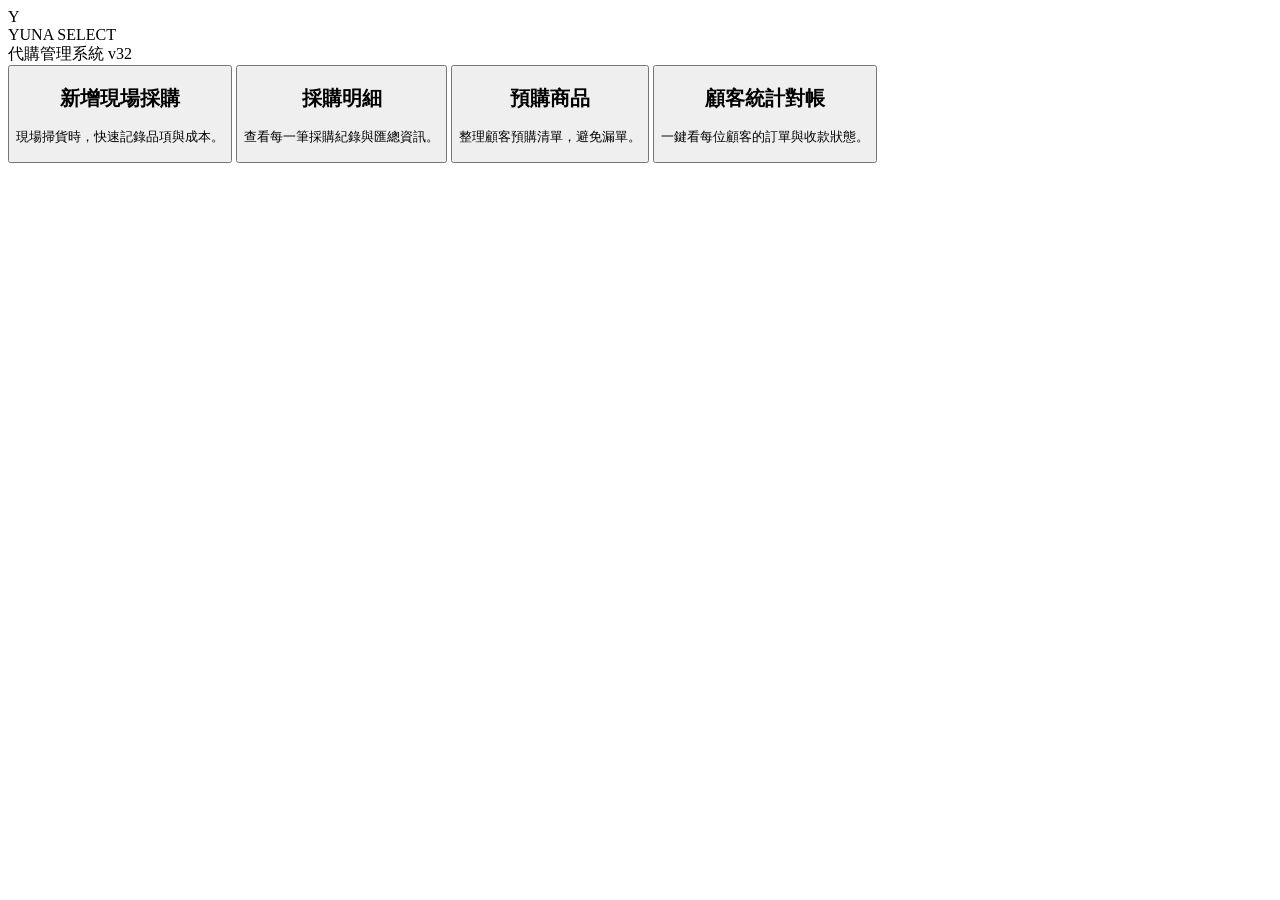
==== index.html @ c4c47cce "Update index.html" ====
<body>
  <div class="app-shell">
    <header class="home-header-bar">
      <div class="home-logo-area">
        <div class="home-logo-icon">Y</div>
        <div class="home-logo-text">
          <div class="home-logo-title">YUNA SELECT</div>
          <div class="home-logo-subtitle">代購管理系統 v32</div>
        </div>
      </div>
    </header>

    <main class="home-content">
      <section class="home-card-grid">

        <button class="home-card-btn" onclick="location.href='addPurchase.html'">
          <div class="home-card-banner home-banner-add"></div>
          <div class="home-card-body">
            <h2>新增現場採購</h2>
            <p>現場掃貨時，快速記錄品項與成本。</p>
          </div>
        </button>

        <button class="home-card-btn" onclick="location.href='purchaseDetails.html'">
          <div class="home-card-banner home-banner-list"></div>
          <div class="home-card-body">
            <h2>採購明細</h2>
            <p>查看每一筆採購紀錄與匯總資訊。</p>
          </div>
        </button>

        <button class="home-card-btn" onclick="location.href='preOrder.html'">
          <div class="home-card-banner home-banner-pre"></div>
          <div class="home-card-body">
            <h2>預購商品</h2>
            <p>整理顧客預購清單，避免漏單。</p>
          </div>
        </button>

        <button class="home-card-btn" onclick="location.href='accounting.html'">
          <div class="home-card-banner home-banner-cust"></div>
          <div class="home-card-body">
            <h2>顧客統計對帳</h2>
            <p>一鍵看每位顧客的訂單與收款狀態。</p>
          </div>
        </button>

      </section>
    </main>
  </div>
</body>
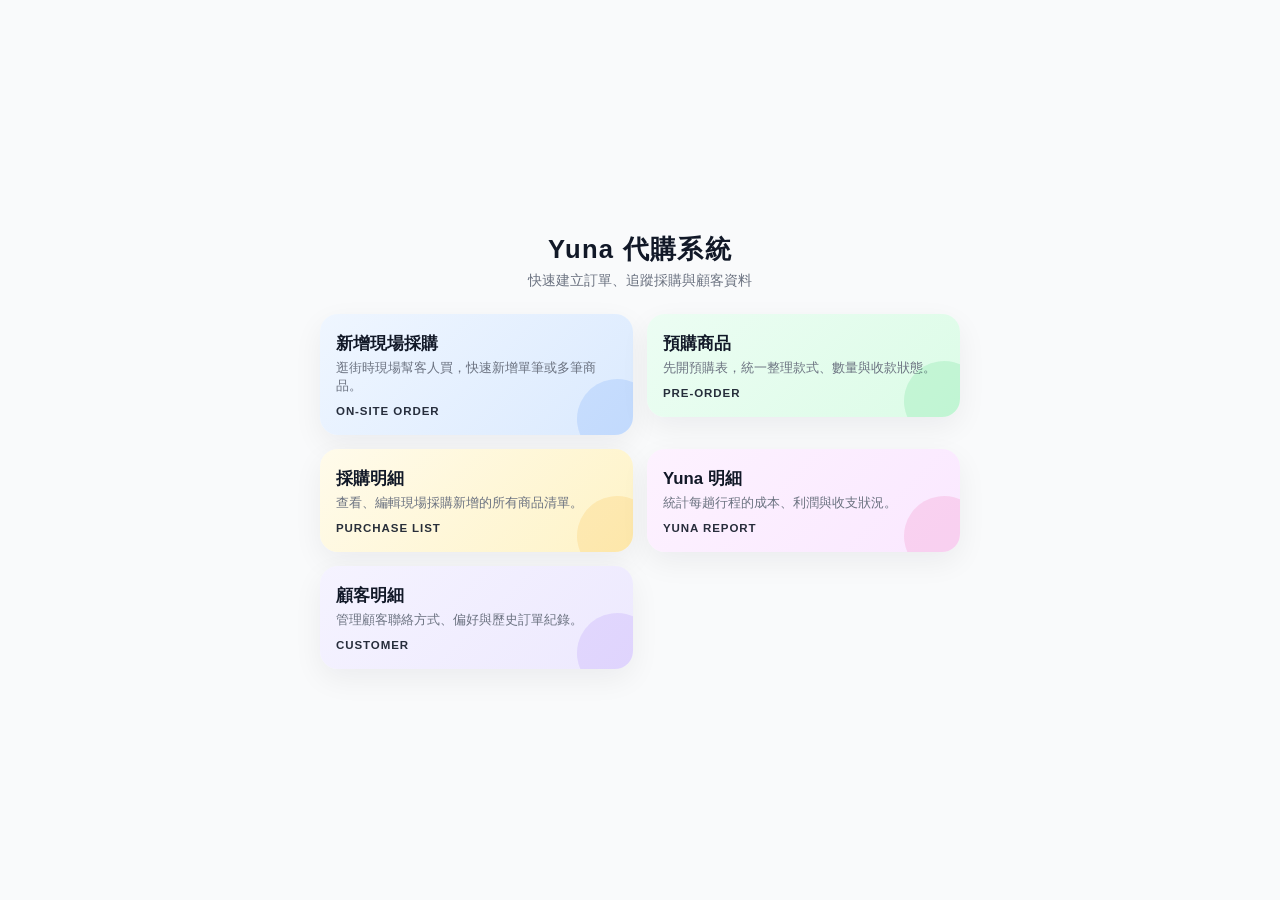
==== commit e6d610be: "Update index.html" ====
--- a/index.html
+++ b/index.html
@@ -1,51 +1,237 @@
+<!DOCTYPE html>
+<html lang="zh-Hant">
+<head>
+  <meta charset="UTF-8" />
+  <title>Yuna 代購系統</title>
+  <meta name="viewport" content="width=device-width, initial-scale=1" />
+  <style>
+    :root {
+      --bg: #f9fafb;
+      --text-main: #111827;
+      --text-sub: #6b7280;
+      --card-radius: 18px;
+      --shadow-soft: 0 10px 30px rgba(15,23,42,0.06);
+      --primary: #3b82f6;
+      --green: #22c55e;
+      --amber: #f59e0b;
+      --pink: #ec4899;
+      --purple: #8b5cf6;
+    }
+
+    * {
+      box-sizing: border-box;
+      margin: 0;
+      padding: 0;
+    }
+
+    body {
+      font-family: -apple-system, BlinkMacSystemFont, "PingFang TC", "Microsoft JhengHei", sans-serif;
+      background: var(--bg);
+      color: var(--text-main);
+      min-height: 100vh;
+      display: flex;
+      align-items: center;
+      justify-content: center;
+      padding: 24px 16px;
+    }
+
+    .app {
+      width: 100%;
+      max-width: 640px;
+    }
+
+    .app-header {
+      text-align: center;
+      margin-bottom: 24px;
+    }
+
+    .app-title {
+      font-size: 1.6rem;
+      font-weight: 800;
+      letter-spacing: 0.05em;
+      margin-bottom: 4px;
+    }
+
+    .app-subtitle {
+      font-size: 0.88rem;
+      color: var(--text-sub);
+    }
+
+    .card-grid {
+      display: grid;
+      grid-template-columns: minmax(0, 1fr);
+      gap: 14px;
+    }
+
+    @media (min-width: 640px) {
+      .card-grid {
+        grid-template-columns: repeat(2, minmax(0, 1fr));
+      }
+    }
+
+    .card-link {
+      display: block;
+      text-decoration: none;
+      color: inherit;
+    }
+
+    .card {
+      border-radius: var(--card-radius);
+      padding: 18px 16px;
+      box-shadow: var(--shadow-soft);
+      background: #ffffff;
+      display: flex;
+      flex-direction: column;
+      justify-content: space-between;
+      min-height: 92px;
+      position: relative;
+      overflow: hidden;
+      transition:
+        transform 0.12s ease-out,
+        box-shadow 0.12s ease-out,
+        filter 0.12s ease-out;
+    }
+
+    .card::after {
+      content: "";
+      position: absolute;
+      right: -24px;
+      bottom: -24px;
+      width: 80px;
+      height: 80px;
+      opacity: 0.15;
+      border-radius: 999px;
+      transform: rotate(-8deg);
+    }
+
+    .card-title {
+      font-size: 1.05rem;
+      font-weight: 700;
+      margin-bottom: 4px;
+    }
+
+    .card-desc {
+      font-size: 0.82rem;
+      color: var(--text-sub);
+    }
+
+    .card-tag {
+      margin-top: 10px;
+      font-size: 0.72rem;
+      font-weight: 600;
+      text-transform: uppercase;
+      letter-spacing: 0.08em;
+      opacity: 0.9;
+    }
+
+    .card:hover {
+      transform: translateY(-3px);
+      box-shadow: 0 18px 40px rgba(15,23,42,0.10);
+      filter: brightness(1.03);
+    }
+
+    /* 不同卡片顏色 */
+    .card--onsite {
+      background: linear-gradient(135deg, #eff6ff, #dbeafe);
+    }
+    .card--onsite::after { background: var(--primary); }
+
+    .card--preorder {
+      background: linear-gradient(135deg, #ecfdf3, #dcfce7);
+    }
+    .card--preorder::after { background: var(--green); }
+
+    .card--purchase-list {
+      background: linear-gradient(135deg, #fffbeb, #fef3c7);
+    }
+    .card--purchase-list::after { background: var(--amber); }
+
+    .card--yuna {
+      background: linear-gradient(135deg, #fdf2ff, #fae8ff);
+    }
+    .card--yuna::after { background: var(--pink); }
+
+    .card--customer {
+      background: linear-gradient(135deg, #f5f3ff, #ede9fe);
+    }
+    .card--customer::after { background: var(--purple); }
+  </style>
+</head>
 <body>
-  <div class="app-shell">
-    <header class="home-header-bar">
-      <div class="home-logo-area">
-        <div class="home-logo-icon">Y</div>
-        <div class="home-logo-text">
-          <div class="home-logo-title">YUNA SELECT</div>
-          <div class="home-logo-subtitle">代購管理系統 v32</div>
-        </div>
+  <div class="app">
+    <header class="app-header">
+      <h1 class="app-title">Yuna 代購系統</h1>
+      <p class="app-subtitle">快速建立訂單、追蹤採購與顧客資料</p>
+    </header>
+
+    <main>
+      <div class="card-grid">
+        <!-- 新增現場採購 -->
+        <a class="card-link" href="onsite-new.html">
+          <div class="card card--onsite">
+            <div>
+              <div class="card-title">新增現場採購</div>
+              <div class="card-desc">
+                逛街時現場幫客人買，快速新增單筆或多筆商品。
+              </div>
+            </div>
+            <div class="card-tag">On-site Order</div>
+          </div>
+        </a>
+
+        <!-- 預購商品 -->
+        <a class="card-link" href="preorder.html">
+          <div class="card card--preorder">
+            <div>
+              <div class="card-title">預購商品</div>
+              <div class="card-desc">
+                先開預購表，統一整理款式、數量與收款狀態。
+              </div>
+            </div>
+            <div class="card-tag">Pre-order</div>
+          </div>
+        </a>
+
+        <!-- 採購明細（現場採購新增之商品） -->
+        <a class="card-link" href="purchase-list.html">
+          <div class="card card--purchase-list">
+            <div>
+              <div class="card-title">採購明細</div>
+              <div class="card-desc">
+                查看、編輯現場採購新增的所有商品清單。
+              </div>
+            </div>
+            <div class="card-tag">Purchase List</div>
+          </div>
+        </a>
+
+        <!-- yuna 明細 -->
+        <a class="card-link" href="yuna-report.html">
+          <div class="card card--yuna">
+            <div>
+              <div class="card-title">Yuna 明細</div>
+              <div class="card-desc">
+                統計每趟行程的成本、利潤與收支狀況。
+              </div>
+            </div>
+            <div class="card-tag">Yuna Report</div>
+          </div>
+        </a>
+
+        <!-- 顧客明細 -->
+        <a class="card-link" href="customer-list.html">
+          <div class="card card--customer">
+            <div>
+              <div class="card-title">顧客明細</div>
+              <div class="card-desc">
+                管理顧客聯絡方式、偏好與歷史訂單紀錄。
+              </div>
+            </div>
+            <div class="card-tag">Customer</div>
+          </div>
+        </a>
       </div>
-    </header>
-
-    <main class="home-content">
-      <section class="home-card-grid">
-
-        <button class="home-card-btn" onclick="location.href='addPurchase.html'">
-          <div class="home-card-banner home-banner-add"></div>
-          <div class="home-card-body">
-            <h2>新增現場採購</h2>
-            <p>現場掃貨時，快速記錄品項與成本。</p>
-          </div>
-        </button>
-
-        <button class="home-card-btn" onclick="location.href='purchaseDetails.html'">
-          <div class="home-card-banner home-banner-list"></div>
-          <div class="home-card-body">
-            <h2>採購明細</h2>
-            <p>查看每一筆採購紀錄與匯總資訊。</p>
-          </div>
-        </button>
-
-        <button class="home-card-btn" onclick="location.href='preOrder.html'">
-          <div class="home-card-banner home-banner-pre"></div>
-          <div class="home-card-body">
-            <h2>預購商品</h2>
-            <p>整理顧客預購清單，避免漏單。</p>
-          </div>
-        </button>
-
-        <button class="home-card-btn" onclick="location.href='accounting.html'">
-          <div class="home-card-banner home-banner-cust"></div>
-          <div class="home-card-body">
-            <h2>顧客統計對帳</h2>
-            <p>一鍵看每位顧客的訂單與收款狀態。</p>
-          </div>
-        </button>
-
-      </section>
     </main>
   </div>
 </body>
+</html>
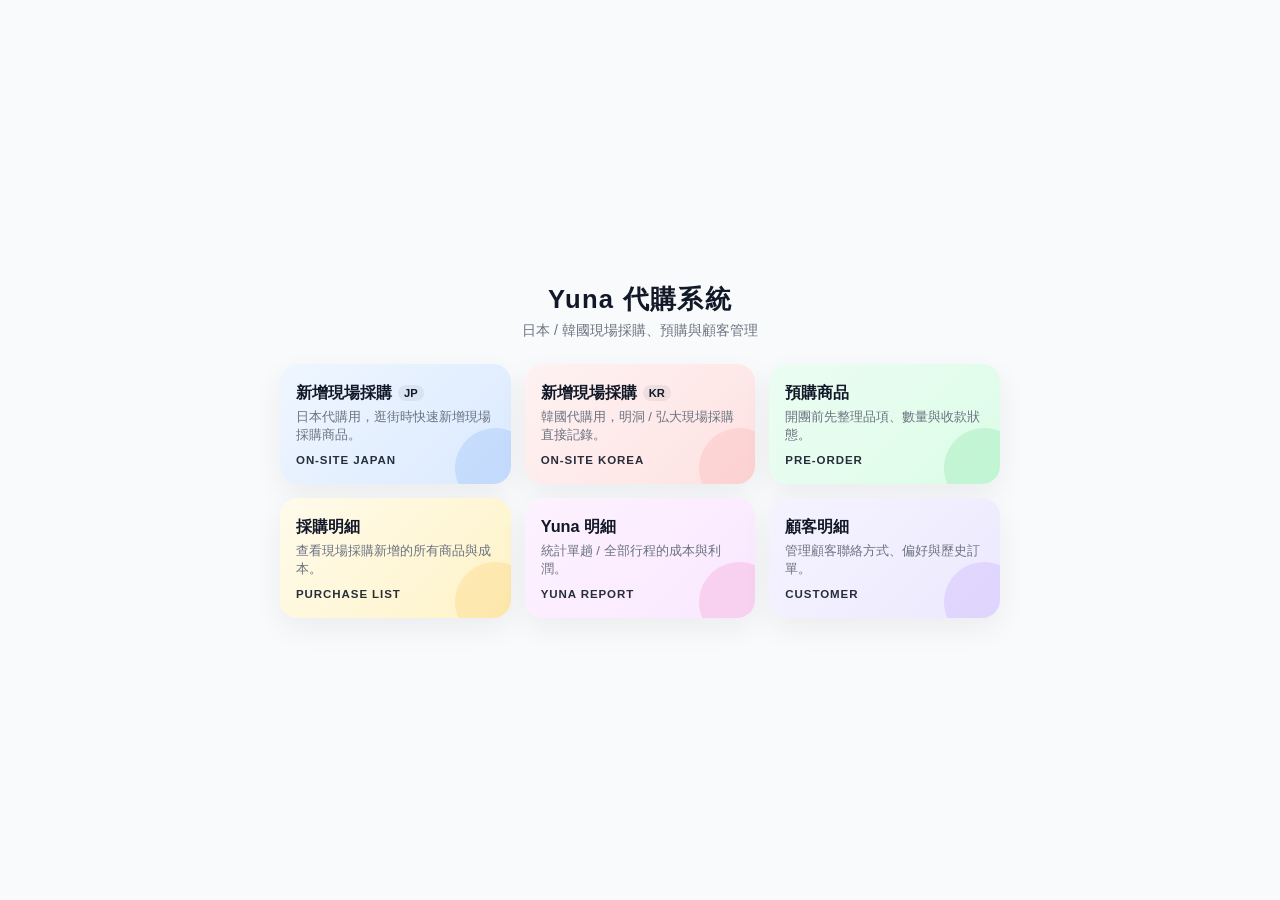
==== commit c3e1a0d5: "Update index.html" ====
--- a/index.html
+++ b/index.html
@@ -16,6 +16,7 @@
       --amber: #f59e0b;
       --pink: #ec4899;
       --purple: #8b5cf6;
+      --red: #f97373;
     }
 
     * {
@@ -37,7 +38,7 @@
 
     .app {
       width: 100%;
-      max-width: 640px;
+      max-width: 720px;
     }
 
     .app-header {
@@ -65,7 +66,7 @@
 
     @media (min-width: 640px) {
       .card-grid {
-        grid-template-columns: repeat(2, minmax(0, 1fr));
+        grid-template-columns: repeat(3, minmax(0, 1fr));
       }
     }
 
@@ -105,9 +106,19 @@
     }
 
     .card-title {
-      font-size: 1.05rem;
+      font-size: 1.02rem;
       font-weight: 700;
       margin-bottom: 4px;
+      display: flex;
+      align-items: center;
+      gap: 6px;
+    }
+
+    .card-flag {
+      padding: 2px 6px;
+      font-size: 0.7rem;
+      border-radius: 999px;
+      background: rgba(15,23,42,0.06);
     }
 
     .card-desc {
@@ -131,10 +142,15 @@
     }
 
     /* 不同卡片顏色 */
-    .card--onsite {
+    .card--onsite-jp {
       background: linear-gradient(135deg, #eff6ff, #dbeafe);
     }
-    .card--onsite::after { background: var(--primary); }
+    .card--onsite-jp::after { background: var(--primary); }
+
+    .card--onsite-kr {
+      background: linear-gradient(135deg, #fef2f2, #fee2e2);
+    }
+    .card--onsite-kr::after { background: var(--red); }
 
     .card--preorder {
       background: linear-gradient(135deg, #ecfdf3, #dcfce7);
@@ -161,21 +177,40 @@
   <div class="app">
     <header class="app-header">
       <h1 class="app-title">Yuna 代購系統</h1>
-      <p class="app-subtitle">快速建立訂單、追蹤採購與顧客資料</p>
+      <p class="app-subtitle">日本 / 韓國現場採購、預購與顧客管理</p>
     </header>
 
     <main>
       <div class="card-grid">
-        <!-- 新增現場採購 -->
-        <a class="card-link" href="onsite-new.html">
-          <div class="card card--onsite">
-            <div>
-              <div class="card-title">新增現場採購</div>
-              <div class="card-desc">
-                逛街時現場幫客人買，快速新增單筆或多筆商品。
-              </div>
-            </div>
-            <div class="card-tag">On-site Order</div>
+        <!-- 🗾 日本 現場採購 -->
+        <a class="card-link" href="onsite-jp.html">
+          <div class="card card--onsite-jp">
+            <div>
+              <div class="card-title">
+                新增現場採購
+                <span class="card-flag">JP</span>
+              </div>
+              <div class="card-desc">
+                日本代購用，逛街時快速新增現場採購商品。
+              </div>
+            </div>
+            <div class="card-tag">On-site Japan</div>
+          </div>
+        </a>
+
+        <!-- 🇰🇷 韓國 現場採購 -->
+        <a class="card-link" href="onsite-kr.html">
+          <div class="card card--onsite-kr">
+            <div>
+              <div class="card-title">
+                新增現場採購
+                <span class="card-flag">KR</span>
+              </div>
+              <div class="card-desc">
+                韓國代購用，明洞 / 弘大現場採購直接記錄。
+              </div>
+            </div>
+            <div class="card-tag">On-site Korea</div>
           </div>
         </a>
 
@@ -185,33 +220,33 @@
             <div>
               <div class="card-title">預購商品</div>
               <div class="card-desc">
-                先開預購表，統一整理款式、數量與收款狀態。
+                開團前先整理品項、數量與收款狀態。
               </div>
             </div>
             <div class="card-tag">Pre-order</div>
           </div>
         </a>
 
-        <!-- 採購明細（現場採購新增之商品） -->
+        <!-- 採購明細 -->
         <a class="card-link" href="purchase-list.html">
           <div class="card card--purchase-list">
             <div>
               <div class="card-title">採購明細</div>
               <div class="card-desc">
-                查看、編輯現場採購新增的所有商品清單。
+                查看現場採購新增的所有商品與成本。
               </div>
             </div>
             <div class="card-tag">Purchase List</div>
           </div>
         </a>
 
-        <!-- yuna 明細 -->
+        <!-- Yuna 明細 -->
         <a class="card-link" href="yuna-report.html">
           <div class="card card--yuna">
             <div>
               <div class="card-title">Yuna 明細</div>
               <div class="card-desc">
-                統計每趟行程的成本、利潤與收支狀況。
+                統計單趟 / 全部行程的成本與利潤。
               </div>
             </div>
             <div class="card-tag">Yuna Report</div>
@@ -224,7 +259,7 @@
             <div>
               <div class="card-title">顧客明細</div>
               <div class="card-desc">
-                管理顧客聯絡方式、偏好與歷史訂單紀錄。
+                管理顧客聯絡方式、偏好與歷史訂單。
               </div>
             </div>
             <div class="card-tag">Customer</div>
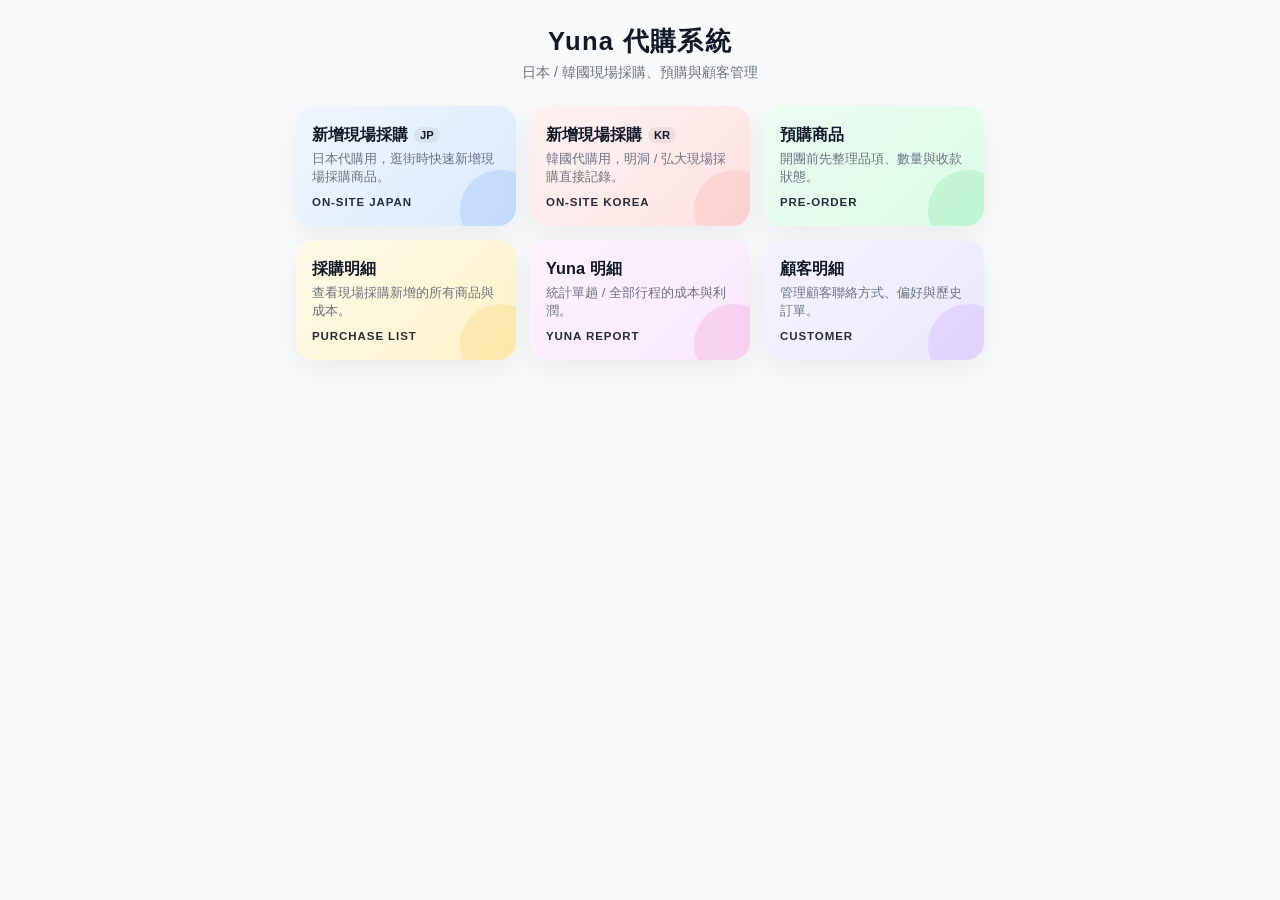
==== commit 20b8cb0d: "Update index.html" ====
--- a/index.html
+++ b/index.html
@@ -4,175 +4,8 @@
   <meta charset="UTF-8" />
   <title>Yuna 代購系統</title>
   <meta name="viewport" content="width=device-width, initial-scale=1" />
-  <style>
-    :root {
-      --bg: #f9fafb;
-      --text-main: #111827;
-      --text-sub: #6b7280;
-      --card-radius: 18px;
-      --shadow-soft: 0 10px 30px rgba(15,23,42,0.06);
-      --primary: #3b82f6;
-      --green: #22c55e;
-      --amber: #f59e0b;
-      --pink: #ec4899;
-      --purple: #8b5cf6;
-      --red: #f97373;
-    }
-
-    * {
-      box-sizing: border-box;
-      margin: 0;
-      padding: 0;
-    }
-
-    body {
-      font-family: -apple-system, BlinkMacSystemFont, "PingFang TC", "Microsoft JhengHei", sans-serif;
-      background: var(--bg);
-      color: var(--text-main);
-      min-height: 100vh;
-      display: flex;
-      align-items: center;
-      justify-content: center;
-      padding: 24px 16px;
-    }
-
-    .app {
-      width: 100%;
-      max-width: 720px;
-    }
-
-    .app-header {
-      text-align: center;
-      margin-bottom: 24px;
-    }
-
-    .app-title {
-      font-size: 1.6rem;
-      font-weight: 800;
-      letter-spacing: 0.05em;
-      margin-bottom: 4px;
-    }
-
-    .app-subtitle {
-      font-size: 0.88rem;
-      color: var(--text-sub);
-    }
-
-    .card-grid {
-      display: grid;
-      grid-template-columns: minmax(0, 1fr);
-      gap: 14px;
-    }
-
-    @media (min-width: 640px) {
-      .card-grid {
-        grid-template-columns: repeat(3, minmax(0, 1fr));
-      }
-    }
-
-    .card-link {
-      display: block;
-      text-decoration: none;
-      color: inherit;
-    }
-
-    .card {
-      border-radius: var(--card-radius);
-      padding: 18px 16px;
-      box-shadow: var(--shadow-soft);
-      background: #ffffff;
-      display: flex;
-      flex-direction: column;
-      justify-content: space-between;
-      min-height: 92px;
-      position: relative;
-      overflow: hidden;
-      transition:
-        transform 0.12s ease-out,
-        box-shadow 0.12s ease-out,
-        filter 0.12s ease-out;
-    }
-
-    .card::after {
-      content: "";
-      position: absolute;
-      right: -24px;
-      bottom: -24px;
-      width: 80px;
-      height: 80px;
-      opacity: 0.15;
-      border-radius: 999px;
-      transform: rotate(-8deg);
-    }
-
-    .card-title {
-      font-size: 1.02rem;
-      font-weight: 700;
-      margin-bottom: 4px;
-      display: flex;
-      align-items: center;
-      gap: 6px;
-    }
-
-    .card-flag {
-      padding: 2px 6px;
-      font-size: 0.7rem;
-      border-radius: 999px;
-      background: rgba(15,23,42,0.06);
-    }
-
-    .card-desc {
-      font-size: 0.82rem;
-      color: var(--text-sub);
-    }
-
-    .card-tag {
-      margin-top: 10px;
-      font-size: 0.72rem;
-      font-weight: 600;
-      text-transform: uppercase;
-      letter-spacing: 0.08em;
-      opacity: 0.9;
-    }
-
-    .card:hover {
-      transform: translateY(-3px);
-      box-shadow: 0 18px 40px rgba(15,23,42,0.10);
-      filter: brightness(1.03);
-    }
-
-    /* 不同卡片顏色 */
-    .card--onsite-jp {
-      background: linear-gradient(135deg, #eff6ff, #dbeafe);
-    }
-    .card--onsite-jp::after { background: var(--primary); }
-
-    .card--onsite-kr {
-      background: linear-gradient(135deg, #fef2f2, #fee2e2);
-    }
-    .card--onsite-kr::after { background: var(--red); }
-
-    .card--preorder {
-      background: linear-gradient(135deg, #ecfdf3, #dcfce7);
-    }
-    .card--preorder::after { background: var(--green); }
-
-    .card--purchase-list {
-      background: linear-gradient(135deg, #fffbeb, #fef3c7);
-    }
-    .card--purchase-list::after { background: var(--amber); }
-
-    .card--yuna {
-      background: linear-gradient(135deg, #fdf2ff, #fae8ff);
-    }
-    .card--yuna::after { background: var(--pink); }
-
-    .card--customer {
-      background: linear-gradient(135deg, #f5f3ff, #ede9fe);
-    }
-    .card--customer::after { background: var(--purple); }
-  </style>
 </head>
+<link rel="stylesheet" href="styles.css">
 <body>
   <div class="app">
     <header class="app-header">
@@ -270,3 +103,4 @@
   </div>
 </body>
 </html>
+
--- a/styles.css
+++ b/styles.css
@@ -0,0 +1,356 @@
+/* =========================
+   全站共用變數 & 基底
+   ========================= */
+:root {
+  --bg: #f9fafb;
+  --text-main: #111827;
+  --text-sub: #6b7280;
+  --card-radius: 18px;
+  --shadow-soft: 0 10px 30px rgba(15, 23, 42, 0.06);
+
+  --primary: #3b82f6;
+  --green: #22c55e;
+  --amber: #f59e0b;
+  --pink: #ec4899;
+  --purple: #8b5cf6;
+  --red: #f97373;
+
+  --soft: #f3f4f6;
+  --soft-border: #e5e7eb;
+}
+
+* {
+  box-sizing: border-box;
+  margin: 0;
+  padding: 0;
+}
+
+body {
+  font-family: -apple-system, BlinkMacSystemFont, "PingFang TC", "Microsoft JhengHei", sans-serif;
+  background: var(--bg);
+  color: var(--text-main);
+}
+
+/* =========================
+   首頁：外層容器
+   ========================= */
+.app {
+  width: 100%;
+  max-width: 720px;
+  margin: 24px auto 40px;
+  padding: 0 16px;
+}
+
+.app-header {
+  text-align: center;
+  margin-bottom: 24px;
+}
+
+.app-title {
+  font-size: 1.6rem;
+  font-weight: 800;
+  letter-spacing: 0.05em;
+  margin-bottom: 4px;
+}
+
+.app-subtitle {
+  font-size: 0.88rem;
+  color: var(--text-sub);
+}
+
+/* 卡片格線（首頁選單） */
+.card-grid {
+  display: grid;
+  grid-template-columns: minmax(0, 1fr);
+  gap: 14px;
+}
+
+@media (min-width: 640px) {
+  .card-grid {
+    grid-template-columns: repeat(3, minmax(0, 1fr));
+  }
+}
+
+.card-link {
+  display: block;
+  text-decoration: none;
+  color: inherit;
+}
+
+/* =========================
+   共用卡片樣式（首頁 & 內頁）
+   ========================= */
+.card {
+  border-radius: var(--card-radius);
+  padding: 18px 16px;
+  box-shadow: var(--shadow-soft);
+  background: #ffffff;
+  display: flex;
+  flex-direction: column;
+  justify-content: space-between;
+  min-height: 92px;
+  position: relative;
+  overflow: hidden;
+  transition:
+    transform 0.12s ease-out,
+    box-shadow 0.12s ease-out,
+    filter 0.12s ease-out;
+}
+
+.card::after {
+  content: "";
+  position: absolute;
+  right: -24px;
+  bottom: -24px;
+  width: 80px;
+  height: 80px;
+  opacity: 0.15;
+  border-radius: 999px;
+  transform: rotate(-8deg);
+}
+
+.card-title {
+  font-size: 1.02rem;
+  font-weight: 700;
+  margin-bottom: 4px;
+  display: flex;
+  align-items: center;
+  gap: 6px;
+}
+
+.card-flag {
+  padding: 2px 6px;
+  font-size: 0.7rem;
+  border-radius: 999px;
+  background: rgba(15, 23, 42, 0.06);
+}
+
+.card-desc {
+  font-size: 0.82rem;
+  color: var(--text-sub);
+}
+
+.card-tag {
+  margin-top: 10px;
+  font-size: 0.72rem;
+  font-weight: 600;
+  text-transform: uppercase;
+  letter-spacing: 0.08em;
+  opacity: 0.9;
+}
+
+.card:hover {
+  transform: translateY(-3px);
+  box-shadow: 0 18px 40px rgba(15, 23, 42, 0.10);
+  filter: brightness(1.03);
+}
+
+/* 首頁不同選單卡片配色 */
+.card--onsite-jp {
+  background: linear-gradient(135deg, #eff6ff, #dbeafe);
+}
+.card--onsite-jp::after {
+  background: var(--primary);
+}
+
+.card--onsite-kr {
+  background: linear-gradient(135deg, #fef2f2, #fee2e2);
+}
+.card--onsite-kr::after {
+  background: var(--red);
+}
+
+.card--preorder {
+  background: linear-gradient(135deg, #ecfdf3, #dcfce7);
+}
+.card--preorder::after {
+  background: var(--green);
+}
+
+.card--purchase-list {
+  background: linear-gradient(135deg, #fffbeb, #fef3c7);
+}
+.card--purchase-list::after {
+  background: var(--amber);
+}
+
+.card--yuna {
+  background: linear-gradient(135deg, #fdf2ff, #fae8ff);
+}
+.card--yuna::after {
+  background: var(--pink);
+}
+
+.card--customer {
+  background: linear-gradient(135deg, #f5f3ff, #ede9fe);
+}
+.card--customer::after {
+  background: var(--purple);
+}
+
+/* =========================
+   內頁（JP / KR 現場採購）
+   ========================= */
+
+/* 頂部返回列 */
+.header-bar {
+  position: sticky;
+  top: 0;
+  z-index: 10;
+  display: flex;
+  align-items: center;
+  gap: 10px;
+  padding: 10px 16px;
+  background: #ffffff;
+  border-bottom: 1px solid #e5e7eb;
+  box-shadow: 0 4px 12px rgba(15, 23, 42, 0.04);
+}
+
+.header-bar h2 {
+  font-size: 1.1rem;
+  font-weight: 700;
+}
+
+/* 返回按鈕 */
+.back-btn {
+  border: none;
+  background: transparent;
+  color: var(--primary);
+  font-size: 0.9rem;
+  padding: 6px 10px;
+  border-radius: 999px;
+  cursor: pointer;
+  display: inline-flex;
+  align-items: center;
+  gap: 4px;
+}
+
+.back-btn:hover {
+  background: var(--soft);
+}
+
+/* 內頁內容容器 */
+.page-body {
+  width: 100%;
+  max-width: 640px;
+  margin: 16px auto 32px;
+  padding: 0 16px;
+}
+
+/* 內頁卡片再多一點 padding */
+.page-body .card {
+  padding: 18px 18px 20px;
+}
+
+/* 表單欄位 */
+.form-group {
+  margin-bottom: 14px;
+}
+
+.form-group label {
+  display: block;
+  font-size: 0.85rem;
+  font-weight: 600;
+  margin-bottom: 6px;
+  color: var(--text-main);
+}
+
+/* 文字 / 數字 / 檔案輸入 */
+.form-group input[type="text"],
+.form-group input[type="number"],
+.form-group input[type="file"] {
+  width: 100%;
+  font-size: 0.9rem;
+  padding: 8px 10px;
+  border-radius: 12px;
+  border: 1px solid var(--soft-border);
+  background: #ffffff;
+  outline: none;
+}
+
+.form-group input[type="file"] {
+  padding: 6px 6px;
+  font-size: 0.82rem;
+}
+
+.form-group input:focus {
+  border-color: var(--primary);
+  box-shadow: 0 0 0 1px rgba(59, 130, 246, 0.2);
+}
+
+/* 小排版工具：兩欄 */
+.row-two {
+  display: flex;
+  gap: 12px;
+}
+
+/* 按鈕群組（退稅、買手選擇） */
+.btn-group {
+  display: flex;
+  flex-wrap: wrap;
+  gap: 8px;
+}
+
+/* 小選項按鈕 */
+.btn-opt {
+  border-radius: 999px;
+  border: 1px solid var(--soft-border);
+  background: #ffffff;
+  padding: 6px 12px;
+  font-size: 0.85rem;
+  cursor: pointer;
+  color: var(--text-main);
+  transition:
+    background 0.12s ease-out,
+    color 0.12s ease-out,
+    box-shadow 0.12s ease-out,
+    border-color 0.12s ease-out;
+}
+
+.btn-opt:hover {
+  background: var(--soft);
+}
+
+.btn-opt.active {
+  background: var(--primary);
+  color: #ffffff;
+  border-color: var(--primary);
+  box-shadow: 0 10px 20px rgba(37, 99, 235, 0.15);
+}
+
+/* Ray 卡片選擇區（只在 JP 頁會用到） */
+.ray-card-box {
+  background: var(--soft);
+  padding: 15px;
+  border-radius: 25px;
+  margin-top: 15px;
+  border: 1px solid var(--soft-border);
+}
+
+/* 儲存按鈕 */
+.submit-btn {
+  margin-top: 8px;
+  width: 100%;
+  border: none;
+  border-radius: 999px;
+  padding: 10px 14px;
+  font-size: 0.95rem;
+  font-weight: 600;
+  color: #ffffff;
+  background: linear-gradient(135deg, #3b82f6, #2563eb);
+  cursor: pointer;
+  box-shadow: 0 12px 30px rgba(37, 99, 235, 0.35);
+  display: inline-flex;
+  align-items: center;
+  justify-content: center;
+  gap: 6px;
+}
+
+.submit-btn:hover {
+  filter: brightness(1.05);
+}
+
+.submit-btn:active {
+  transform: translateY(1px);
+  box-shadow: 0 6px 18px rgba(37, 99, 235, 0.4);
+}
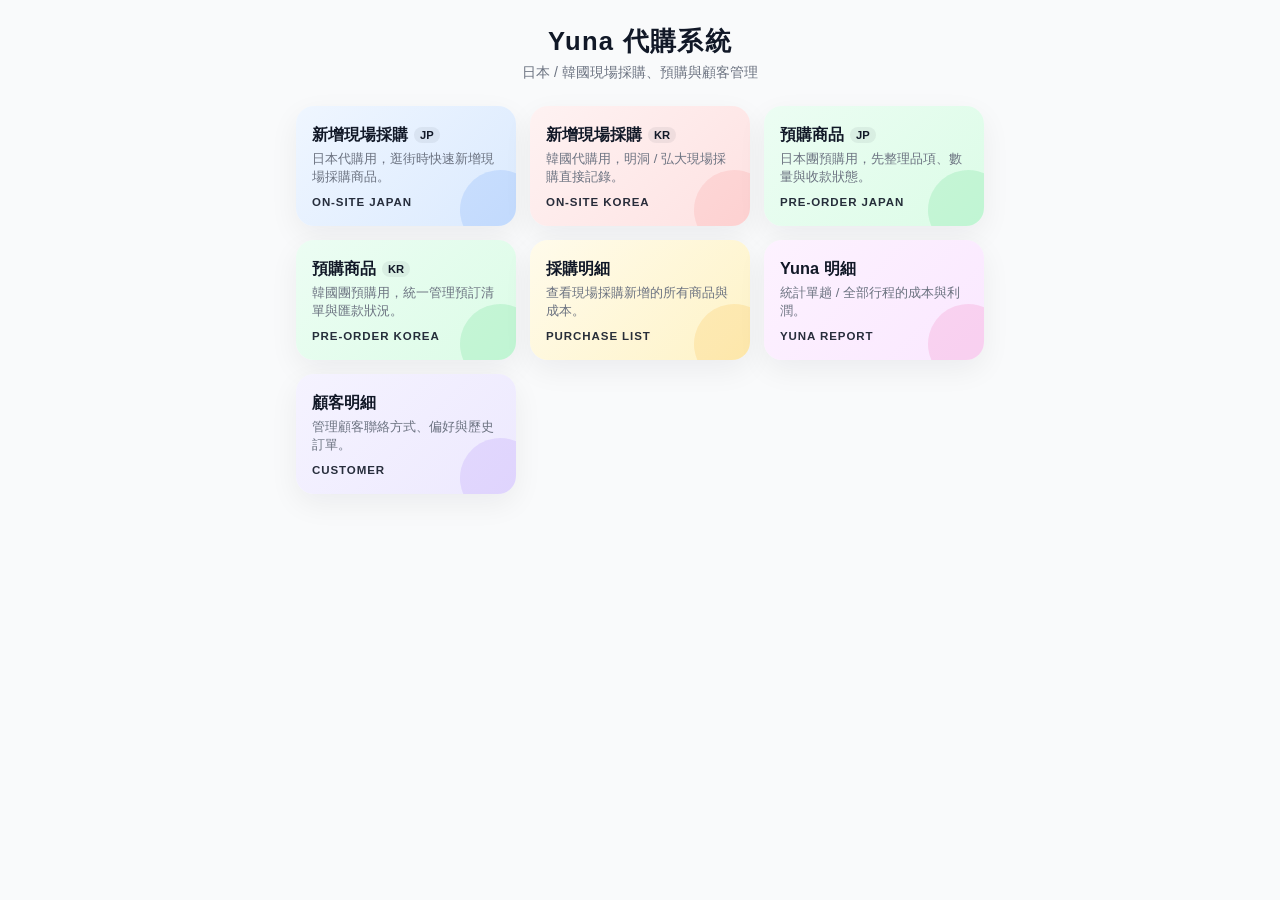
==== commit 589ef219: "Update index.html" ====
--- a/index.html
+++ b/index.html
@@ -4,8 +4,8 @@
   <meta charset="UTF-8" />
   <title>Yuna 代購系統</title>
   <meta name="viewport" content="width=device-width, initial-scale=1" />
+  <link rel="stylesheet" href="styles.css">
 </head>
-<link rel="stylesheet" href="styles.css">
 <body>
   <div class="app">
     <header class="app-header">
@@ -47,16 +47,35 @@
           </div>
         </a>
 
-        <!-- 預購商品 -->
-        <a class="card-link" href="preorder.html">
+        <!-- 🇯🇵 日本 預購 -->
+        <a class="card-link" href="preorder-jp.html">
           <div class="card card--preorder">
             <div>
-              <div class="card-title">預購商品</div>
+              <div class="card-title">
+                預購商品
+                <span class="card-flag">JP</span>
+              </div>
               <div class="card-desc">
-                開團前先整理品項、數量與收款狀態。
+                日本團預購用，先整理品項、數量與收款狀態。
               </div>
             </div>
-            <div class="card-tag">Pre-order</div>
+            <div class="card-tag">Pre-order Japan</div>
+          </div>
+        </a>
+
+        <!-- 🇰🇷 韓國 預購 -->
+        <a class="card-link" href="preorder-kr.html">
+          <div class="card card--preorder">
+            <div>
+              <div class="card-title">
+                預購商品
+                <span class="card-flag">KR</span>
+              </div>
+              <div class="card-desc">
+                韓國團預購用，統一管理預訂清單與匯款狀況。
+              </div>
+            </div>
+            <div class="card-tag">Pre-order Korea</div>
           </div>
         </a>
 
@@ -103,4 +122,3 @@
   </div>
 </body>
 </html>
-
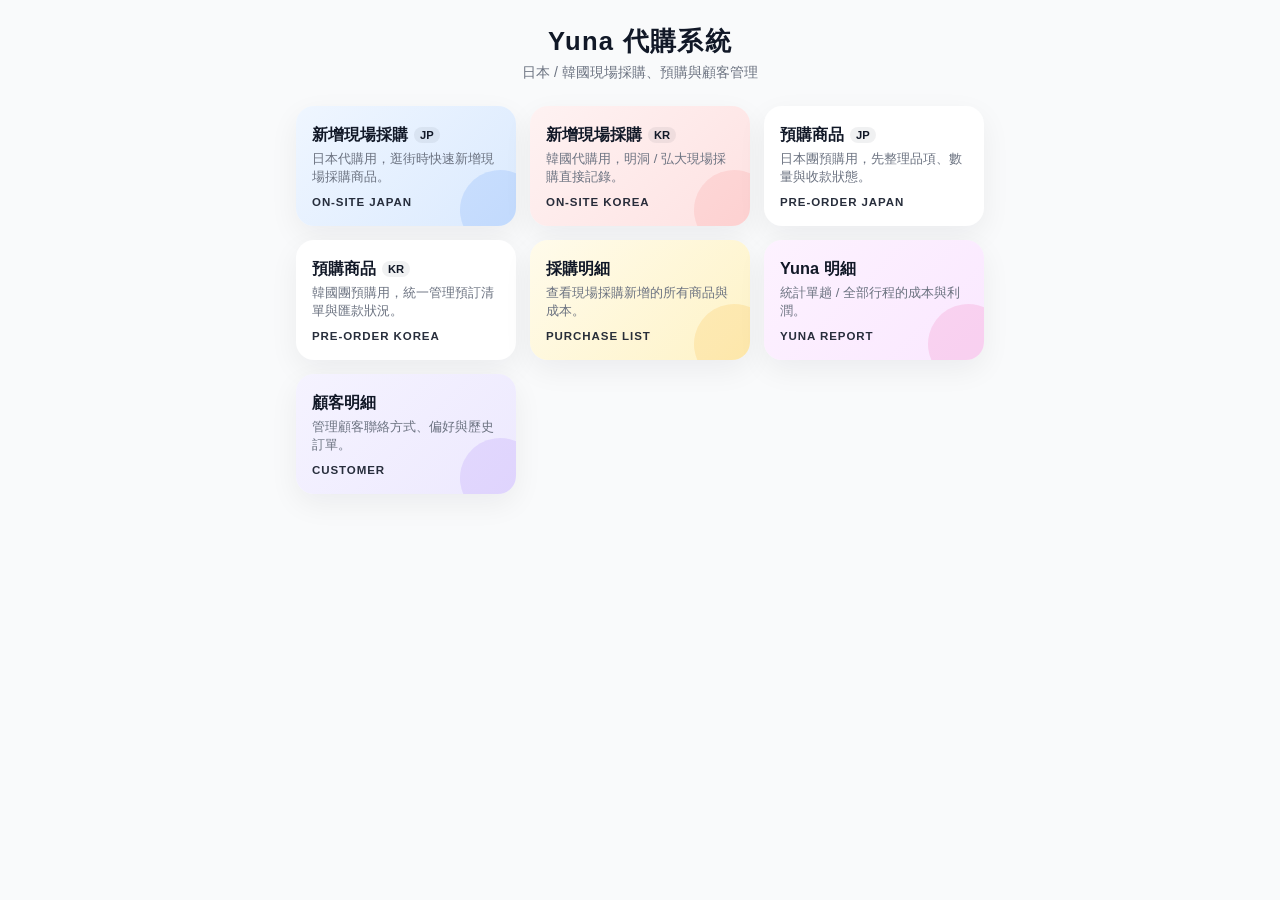
==== commit f470bfdc: "Fix HTML encoding issues in index.html" ====
--- a/index.html
+++ b/index.html
@@ -49,7 +49,8 @@
 
         <!-- 🇯🇵 日本 預購 -->
         <a class="card-link" href="preorder-jp.html">
-          <div class="card card--preorder">
+          <!-- 🇯🇵 日本 預購 -->
+            <div class="card card--preorder-jp">
             <div>
               <div class="card-title">
                 預購商品
@@ -65,7 +66,8 @@
 
         <!-- 🇰🇷 韓國 預購 -->
         <a class="card-link" href="preorder-kr.html">
-          <div class="card card--preorder">
+          <!-- 🇰🇷 韓國 預購 -->
+          <div class="card card--preorder-kr">
             <div>
               <div class="card-title">
                 預購商品
@@ -122,3 +124,4 @@
   </div>
 </body>
 </html>
+
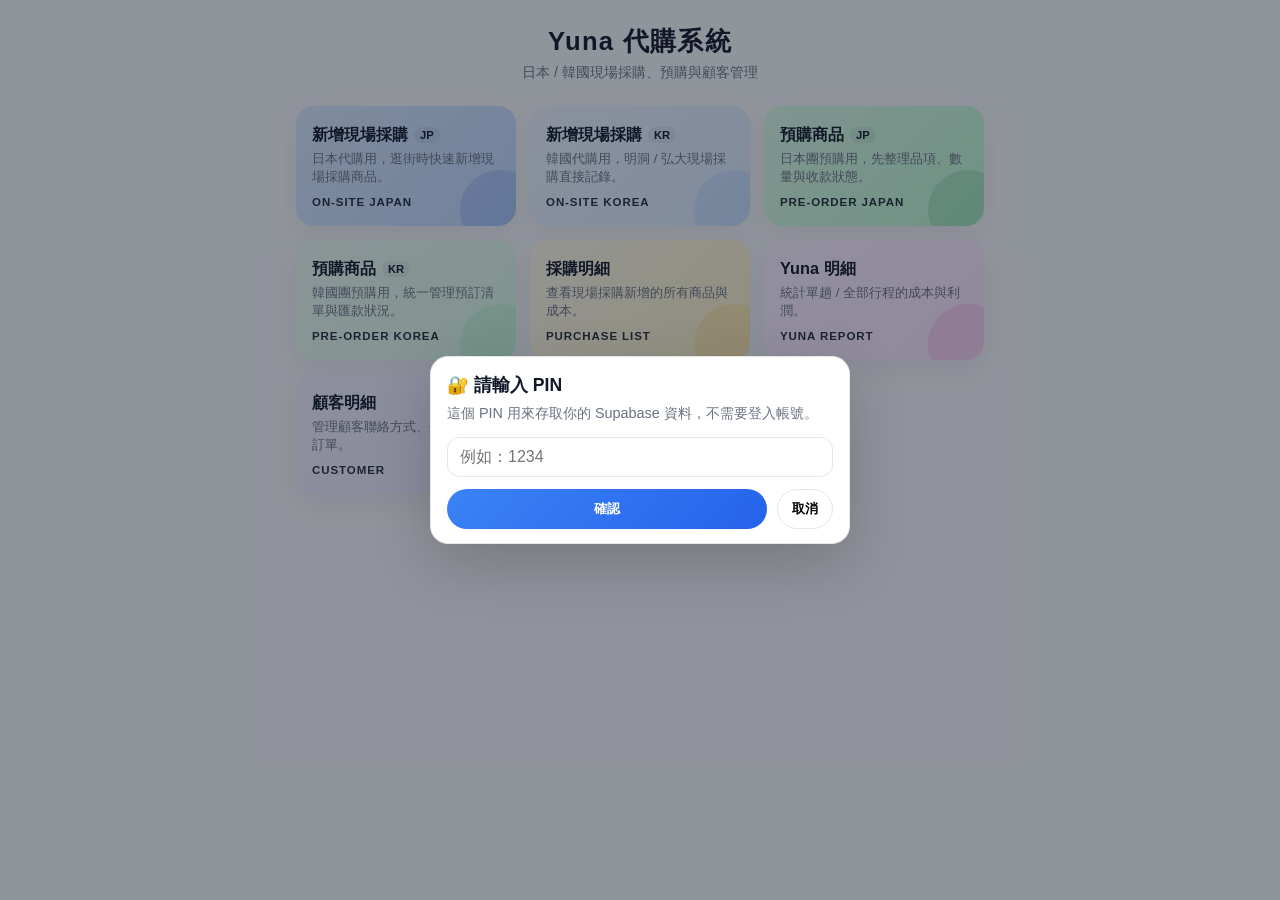
==== commit f6f38bea: "Update index.html" ====
--- a/index.html
+++ b/index.html
@@ -49,8 +49,7 @@
 
         <!-- 🇯🇵 日本 預購 -->
         <a class="card-link" href="preorder-jp.html">
-          <!-- 🇯🇵 日本 預購 -->
-            <div class="card card--preorder-jp">
+          <div class="card card--preorder-jp">
             <div>
               <div class="card-title">
                 預購商品
@@ -66,7 +65,6 @@
 
         <!-- 🇰🇷 韓國 預購 -->
         <a class="card-link" href="preorder-kr.html">
-          <!-- 🇰🇷 韓國 預購 -->
           <div class="card card--preorder-kr">
             <div>
               <div class="card-title">
@@ -122,6 +120,27 @@
       </div>
     </main>
   </div>
+
+  <!-- ✅ 新增：先載入共用 api.js -->
+  <script src="api.js"></script>
+
+  <script>
+    (async function init() {
+      // 沒 PIN → 跳 PIN modal
+      if (!window.YunaAPI.ensurePin()) return;
+
+      // 有 PIN → 從 Supabase 拉資料並寫入 localStorage
+      try {
+        await window.YunaAPI.syncFromServerToLocal();
+        // 你要的話可以加提示：console.log("Synced");
+      } catch (e) {
+        console.error(e);
+        alert("同步 Supabase 失敗：請檢查 PIN 或 Edge Function 設定。");
+        // 讓使用者重新輸入 PIN
+        window.YunaAPI.clearPin();
+        window.YunaAPI.openPinModal();
+      }
+    })();
+  </script>
 </body>
 </html>
-
--- a/styles.css
+++ b/styles.css
@@ -145,28 +145,51 @@
   filter: brightness(1.03);
 }
 
-/* 首頁不同選單卡片配色 */
+/* =========================
+   首頁不同選單卡片配色
+   ========================= */
+
+/* =========================
+   首頁不同選單卡片配色
+   ========================= */
+
+/* 現場採購 - 藍色系 */
+
+/* 🇯🇵 日本 - 深藍 */
 .card--onsite-jp {
+  background: linear-gradient(135deg, #dbeafe, #bfdbfe);
+}
+.card--onsite-jp::after {
+  background: #1d4ed8; /* 深藍 */
+}
+
+/* 🇰🇷 韓國 - 淺藍 */
+.card--onsite-kr {
   background: linear-gradient(135deg, #eff6ff, #dbeafe);
 }
-.card--onsite-jp::after {
-  background: var(--primary);
-}
-
-.card--onsite-kr {
-  background: linear-gradient(135deg, #fef2f2, #fee2e2);
-}
 .card--onsite-kr::after {
-  background: var(--red);
-}
-
-.card--preorder {
-  background: linear-gradient(135deg, #ecfdf3, #dcfce7);
-}
-.card--preorder::after {
-  background: var(--green);
-}
-
+  background: #60a5fa; /* 淺藍 */
+}
+
+/* 預購 - 綠色系 */
+
+/* 🇯🇵 日本 - 深綠 */
+.card--preorder-jp {
+  background: linear-gradient(135deg, #dcfce7, #bbf7d0);
+}
+.card--preorder-jp::after {
+  background: #15803d; /* 深綠 */
+}
+
+/* 🇰🇷 韓國 - 淺綠 */
+.card--preorder-kr {
+  background: linear-gradient(135deg, #f0fdf4, #dcfce7);
+}
+.card--preorder-kr::after {
+  background: #4ade80; /* 淺綠 */
+}
+
+/* 其他功能卡片 */
 .card--purchase-list {
   background: linear-gradient(135deg, #fffbeb, #fef3c7);
 }
